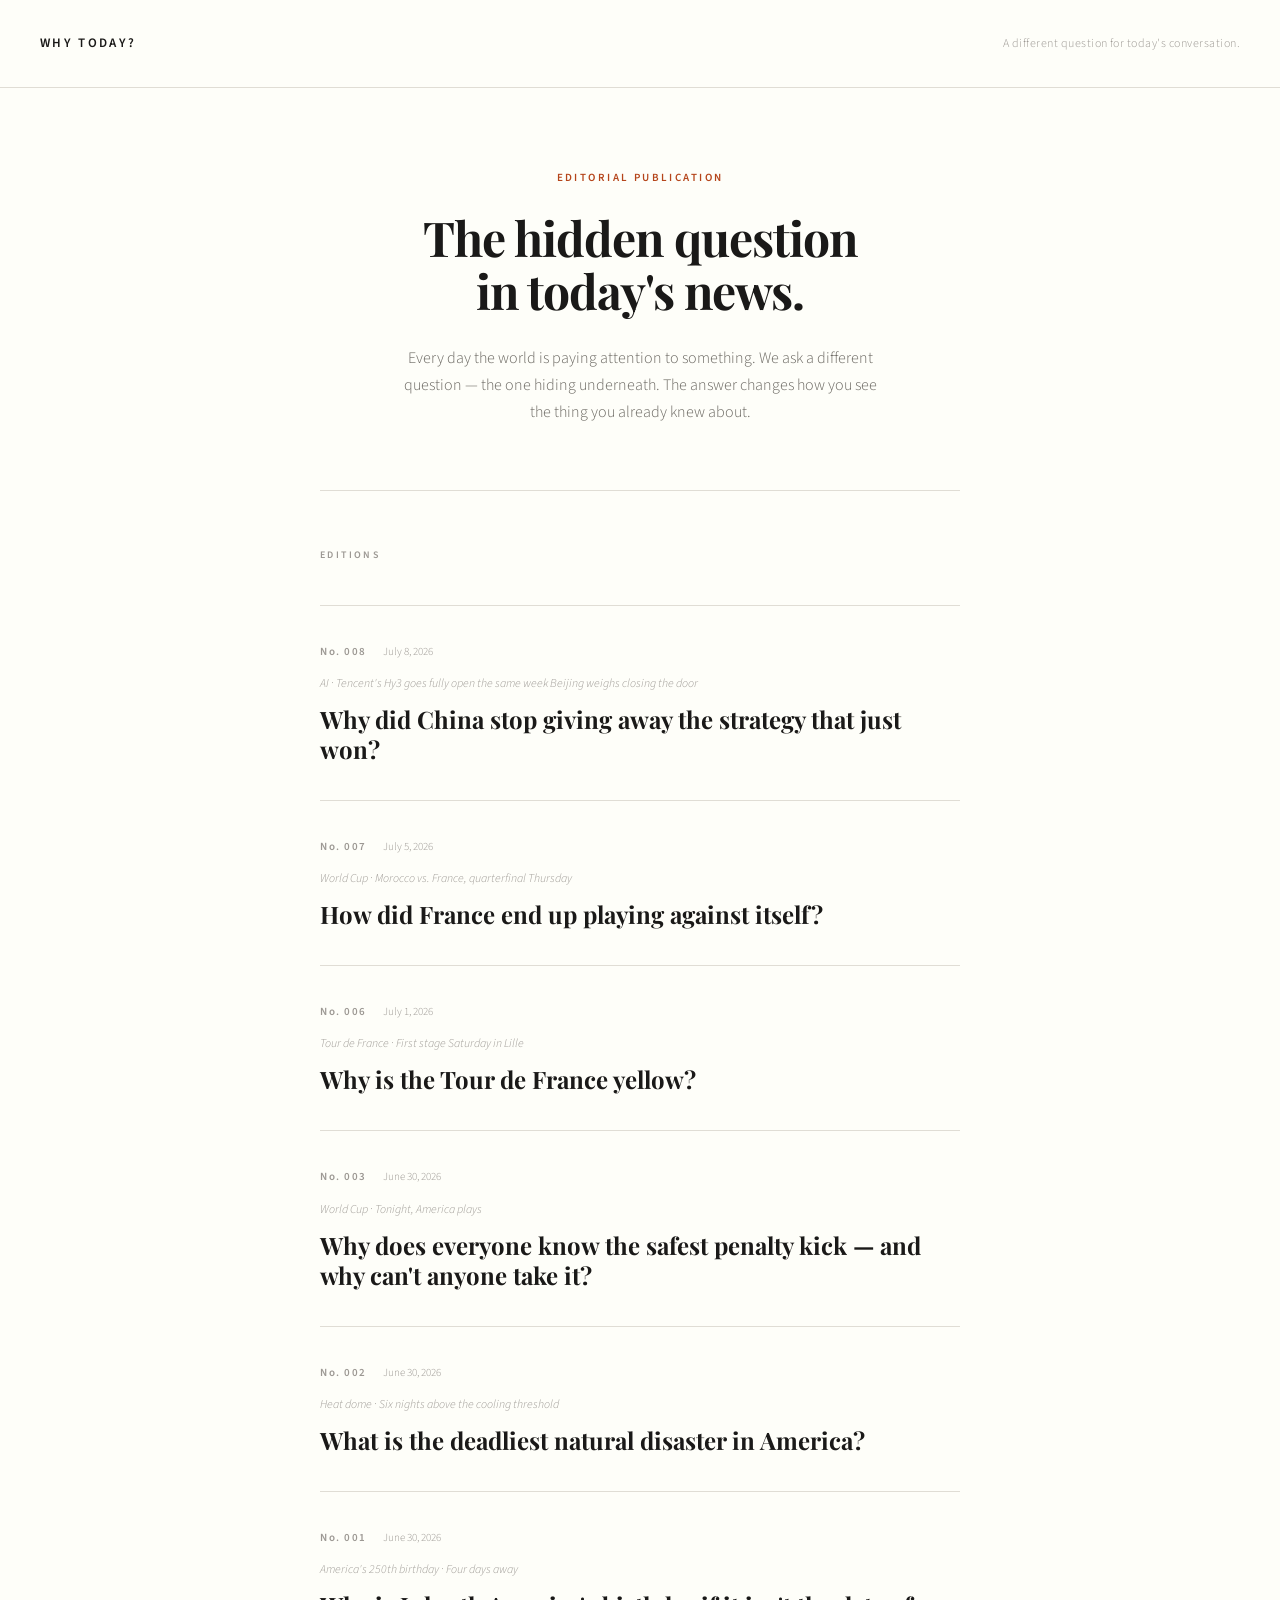
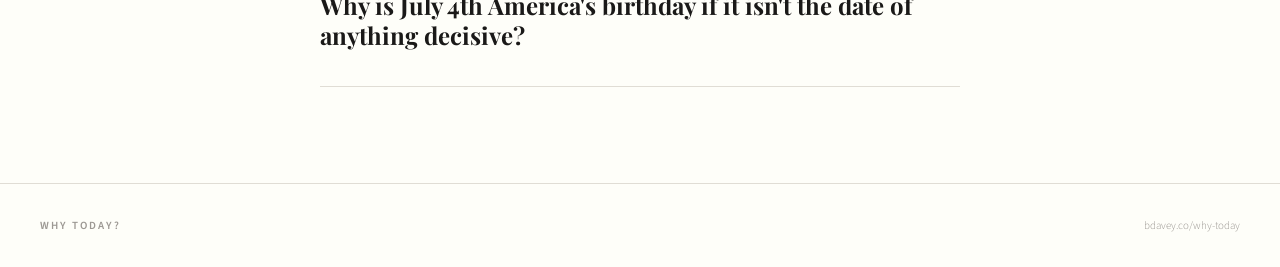
==== docs/index.html @ 09877b8b "Add Edition 008: China's AI open-and-shut week Tencent released Hy3 under an unrestricted Apache 2.0" ====
<!DOCTYPE html>
<html lang="en">
<head>
  <meta charset="UTF-8">
  <meta name="viewport" content="width=device-width, initial-scale=1.0">
  <title>Why Today?</title>
  <link rel="preconnect" href="https://fonts.googleapis.com">
  <link rel="preconnect" href="https://fonts.gstatic.com" crossorigin>
  <link href="https://fonts.googleapis.com/css2?family=Playfair+Display:ital,wght@0,400;0,600;0,700;1,400;1,600&family=Source+Serif+4:ital,opsz,wght@0,8..60,300;0,8..60,400;0,8..60,500;1,8..60,300;1,8..60,400&family=Source+Sans+3:wght@300;400;500;600&display=swap" rel="stylesheet">
  <link rel="stylesheet" href="styles.css">
</head>
<body>

  <header class="masthead">
    <a href="/" class="publication-name">Why Today?</a>
    <span class="masthead-tagline">A different question for today's conversation.</span>
  </header>

  <section class="hero">
    <p class="hero-eyebrow">Editorial Publication</p>
    <h1 class="hero-headline">The hidden question<br>in today's news.</h1>
    <p class="hero-description">Every day the world is paying attention to something. We ask a different question — the one hiding underneath. The answer changes how you see the thing you already knew about.</p>
  </section>

  <div class="editions-section">
    <div class="section-rule"></div>
    <p class="section-label">Editions</p>

    <ul class="edition-list">

      <li class="edition-item">
        <a class="edition-link" href="editions/008/">
          <div class="edition-meta">
            <span class="edition-number">No. 008</span>
            <span class="edition-date">July 8, 2026</span>
          </div>
          <p class="edition-moment">AI · Tencent's Hy3 goes fully open the same week Beijing weighs closing the door</p>
          <p class="edition-question">Why did China stop giving away the strategy that just won?</p>
        </a>
      </li>

      <li class="edition-item">
        <a class="edition-link" href="editions/007/">
          <div class="edition-meta">
            <span class="edition-number">No. 007</span>
            <span class="edition-date">July 5, 2026</span>
          </div>
          <p class="edition-moment">World Cup · Morocco vs. France, quarterfinal Thursday</p>
          <p class="edition-question">How did France end up playing against itself?</p>
        </a>
      </li>

      <li class="edition-item">
        <a class="edition-link" href="editions/006/">
          <div class="edition-meta">
            <span class="edition-number">No. 006</span>
            <span class="edition-date">July 1, 2026</span>
          </div>
          <p class="edition-moment">Tour de France · First stage Saturday in Lille</p>
          <p class="edition-question">Why is the Tour de France yellow?</p>
        </a>
      </li>

      <li class="edition-item">
        <a class="edition-link" href="editions/003/">
          <div class="edition-meta">
            <span class="edition-number">No. 003</span>
            <span class="edition-date">June 30, 2026</span>
          </div>
          <p class="edition-moment">World Cup · Tonight, America plays</p>
          <p class="edition-question">Why does everyone know the safest penalty kick — and why can't anyone take it?</p>
        </a>
      </li>

      <li class="edition-item">
        <a class="edition-link" href="editions/002/">
          <div class="edition-meta">
            <span class="edition-number">No. 002</span>
            <span class="edition-date">June 30, 2026</span>
          </div>
          <p class="edition-moment">Heat dome · Six nights above the cooling threshold</p>
          <p class="edition-question">What is the deadliest natural disaster in America?</p>
        </a>
      </li>

      <li class="edition-item">
        <a class="edition-link" href="editions/001/">
          <div class="edition-meta">
            <span class="edition-number">No. 001</span>
            <span class="edition-date">June 30, 2026</span>
          </div>
          <p class="edition-moment">America's 250th birthday · Four days away</p>
          <p class="edition-question">Why is July 4th America's birthday if it isn't the date of anything decisive?</p>
        </a>
      </li>

    </ul>
  </div>

  <footer class="footer">
    <span class="footer-name">Why Today?</span>
    <span class="footer-note">bdavey.co/why-today</span>
  </footer>

</body>
</html>
---- docs/styles.css ----
*, *::before, *::after {
  box-sizing: border-box;
  margin: 0;
  padding: 0;
}

:root {
  --bg: #FEFEF9;
  --bg-warm: #F7F5EE;
  --text: #1A1918;
  --text-secondary: #6B6862;
  --text-tertiary: #9C9893;
  --accent: #B5451B;
  --rule: #E0DDD5;
  --max-width: 720px;
}

html {
  background: var(--bg);
  color: var(--text);
  font-family: 'Source Serif 4', Georgia, serif;
  font-size: 18px;
  line-height: 1.75;
  -webkit-font-smoothing: antialiased;
}

body {
  min-height: 100vh;
}

/* ─── MASTHEAD ─── */

.masthead {
  border-bottom: 1px solid var(--rule);
  padding: 32px 40px;
  display: flex;
  align-items: baseline;
  justify-content: space-between;
  gap: 24px;
}

.publication-name {
  font-family: 'Source Sans 3', sans-serif;
  font-weight: 600;
  font-size: 13px;
  letter-spacing: 0.18em;
  text-transform: uppercase;
  color: var(--text);
  text-decoration: none;
}

.masthead-tagline {
  font-family: 'Source Sans 3', sans-serif;
  font-size: 12px;
  font-weight: 300;
  color: var(--text-tertiary);
  letter-spacing: 0.04em;
}

/* ─── HERO ─── */

.hero {
  max-width: var(--max-width);
  margin: 0 auto;
  padding: 80px 40px 64px;
  text-align: center;
}

.hero-eyebrow {
  font-family: 'Source Sans 3', sans-serif;
  font-size: 11px;
  font-weight: 600;
  letter-spacing: 0.22em;
  text-transform: uppercase;
  color: var(--accent);
  margin-bottom: 24px;
}

.hero-headline {
  font-family: 'Playfair Display', Georgia, serif;
  font-size: 48px;
  font-weight: 700;
  line-height: 1.1;
  letter-spacing: -0.02em;
  color: var(--text);
  margin-bottom: 28px;
}

.hero-description {
  font-family: 'Source Sans 3', sans-serif;
  font-size: 16px;
  font-weight: 300;
  line-height: 1.7;
  color: var(--text-secondary);
  max-width: 480px;
  margin: 0 auto;
}

/* ─── EDITIONS ─── */

.editions-section {
  max-width: var(--max-width);
  margin: 0 auto;
  padding: 0 40px 96px;
}

.section-rule {
  width: 100%;
  height: 1px;
  background: var(--rule);
  margin-bottom: 56px;
}

.section-label {
  font-family: 'Source Sans 3', sans-serif;
  font-size: 10px;
  font-weight: 600;
  letter-spacing: 0.24em;
  text-transform: uppercase;
  color: var(--text-tertiary);
  margin-bottom: 40px;
}

.edition-list {
  list-style: none;
  display: flex;
  flex-direction: column;
  gap: 0;
}

.edition-item {
  border-top: 1px solid var(--rule);
  padding: 36px 0;
}

.edition-item:last-child {
  border-bottom: 1px solid var(--rule);
}

.edition-link {
  text-decoration: none;
  display: block;
}

.edition-link:hover .edition-question {
  color: var(--accent);
}

.edition-meta {
  display: flex;
  align-items: center;
  gap: 16px;
  margin-bottom: 12px;
}

.edition-number {
  font-family: 'Source Sans 3', sans-serif;
  font-size: 11px;
  font-weight: 600;
  letter-spacing: 0.14em;
  color: var(--text-tertiary);
}

.edition-date {
  font-family: 'Source Sans 3', sans-serif;
  font-size: 11px;
  font-weight: 300;
  color: var(--text-tertiary);
}

.edition-moment {
  font-family: 'Source Sans 3', sans-serif;
  font-size: 12px;
  font-weight: 300;
  color: var(--text-tertiary);
  margin-bottom: 10px;
  font-style: italic;
}

.edition-question {
  font-family: 'Playfair Display', Georgia, serif;
  font-size: 24px;
  font-weight: 700;
  line-height: 1.25;
  color: var(--text);
  transition: color 0.15s ease;
}

/* ─── FOOTER ─── */

.footer {
  border-top: 1px solid var(--rule);
  padding: 32px 40px;
  display: flex;
  justify-content: space-between;
  align-items: center;
  gap: 24px;
}

.footer-name {
  font-family: 'Source Sans 3', sans-serif;
  font-size: 11px;
  font-weight: 600;
  letter-spacing: 0.18em;
  text-transform: uppercase;
  color: var(--text-tertiary);
}

.footer-note {
  font-family: 'Source Sans 3', sans-serif;
  font-size: 11px;
  font-weight: 300;
  color: var(--text-tertiary);
}

@media (max-width: 640px) {
  .masthead { padding: 20px 24px; }
  .hero { padding: 56px 24px 48px; }
  .hero-headline { font-size: 36px; }
  .editions-section { padding: 0 24px 72px; }
  .footer { padding: 28px 24px; flex-direction: column; text-align: center; }
}
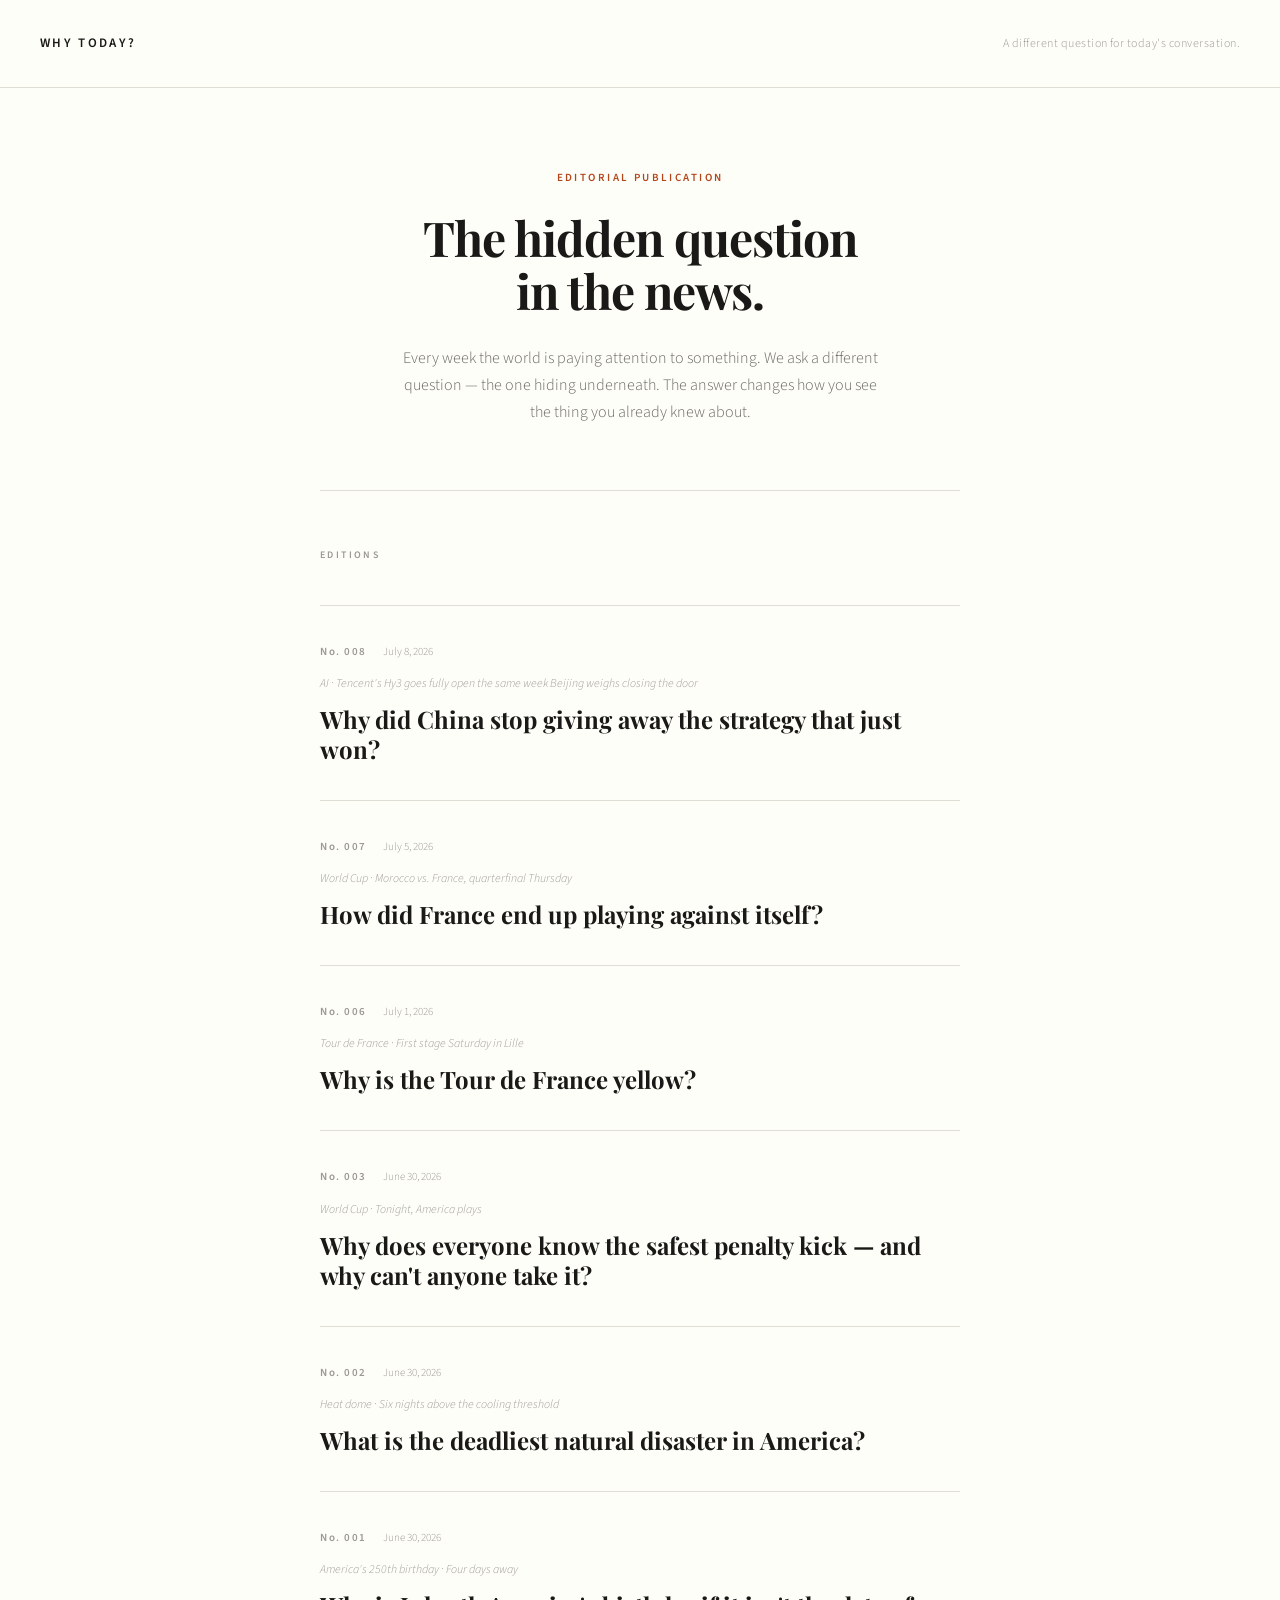
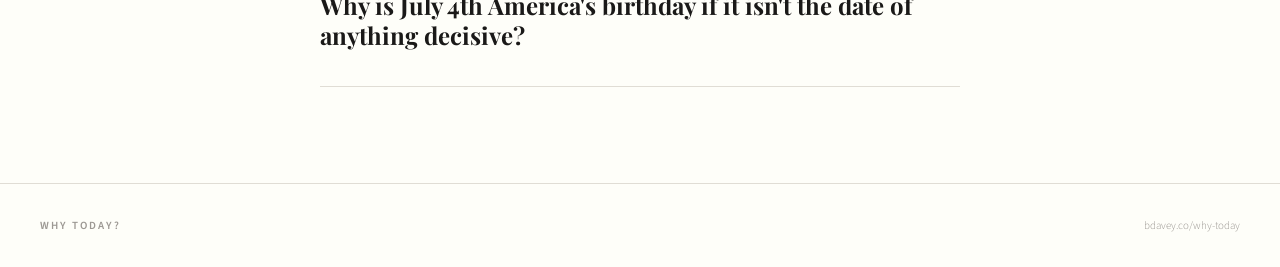
==== commit ed6ba2e2: "Move publishing cadence from daily to weekly Daily review didn't scale — each edition needs a human " ====
--- a/docs/index.html
+++ b/docs/index.html
@@ -18,8 +18,8 @@
 
   <section class="hero">
     <p class="hero-eyebrow">Editorial Publication</p>
-    <h1 class="hero-headline">The hidden question<br>in today's news.</h1>
-    <p class="hero-description">Every day the world is paying attention to something. We ask a different question — the one hiding underneath. The answer changes how you see the thing you already knew about.</p>
+    <h1 class="hero-headline">The hidden question<br>in the news.</h1>
+    <p class="hero-description">Every week the world is paying attention to something. We ask a different question — the one hiding underneath. The answer changes how you see the thing you already knew about.</p>
   </section>
 
   <div class="editions-section">
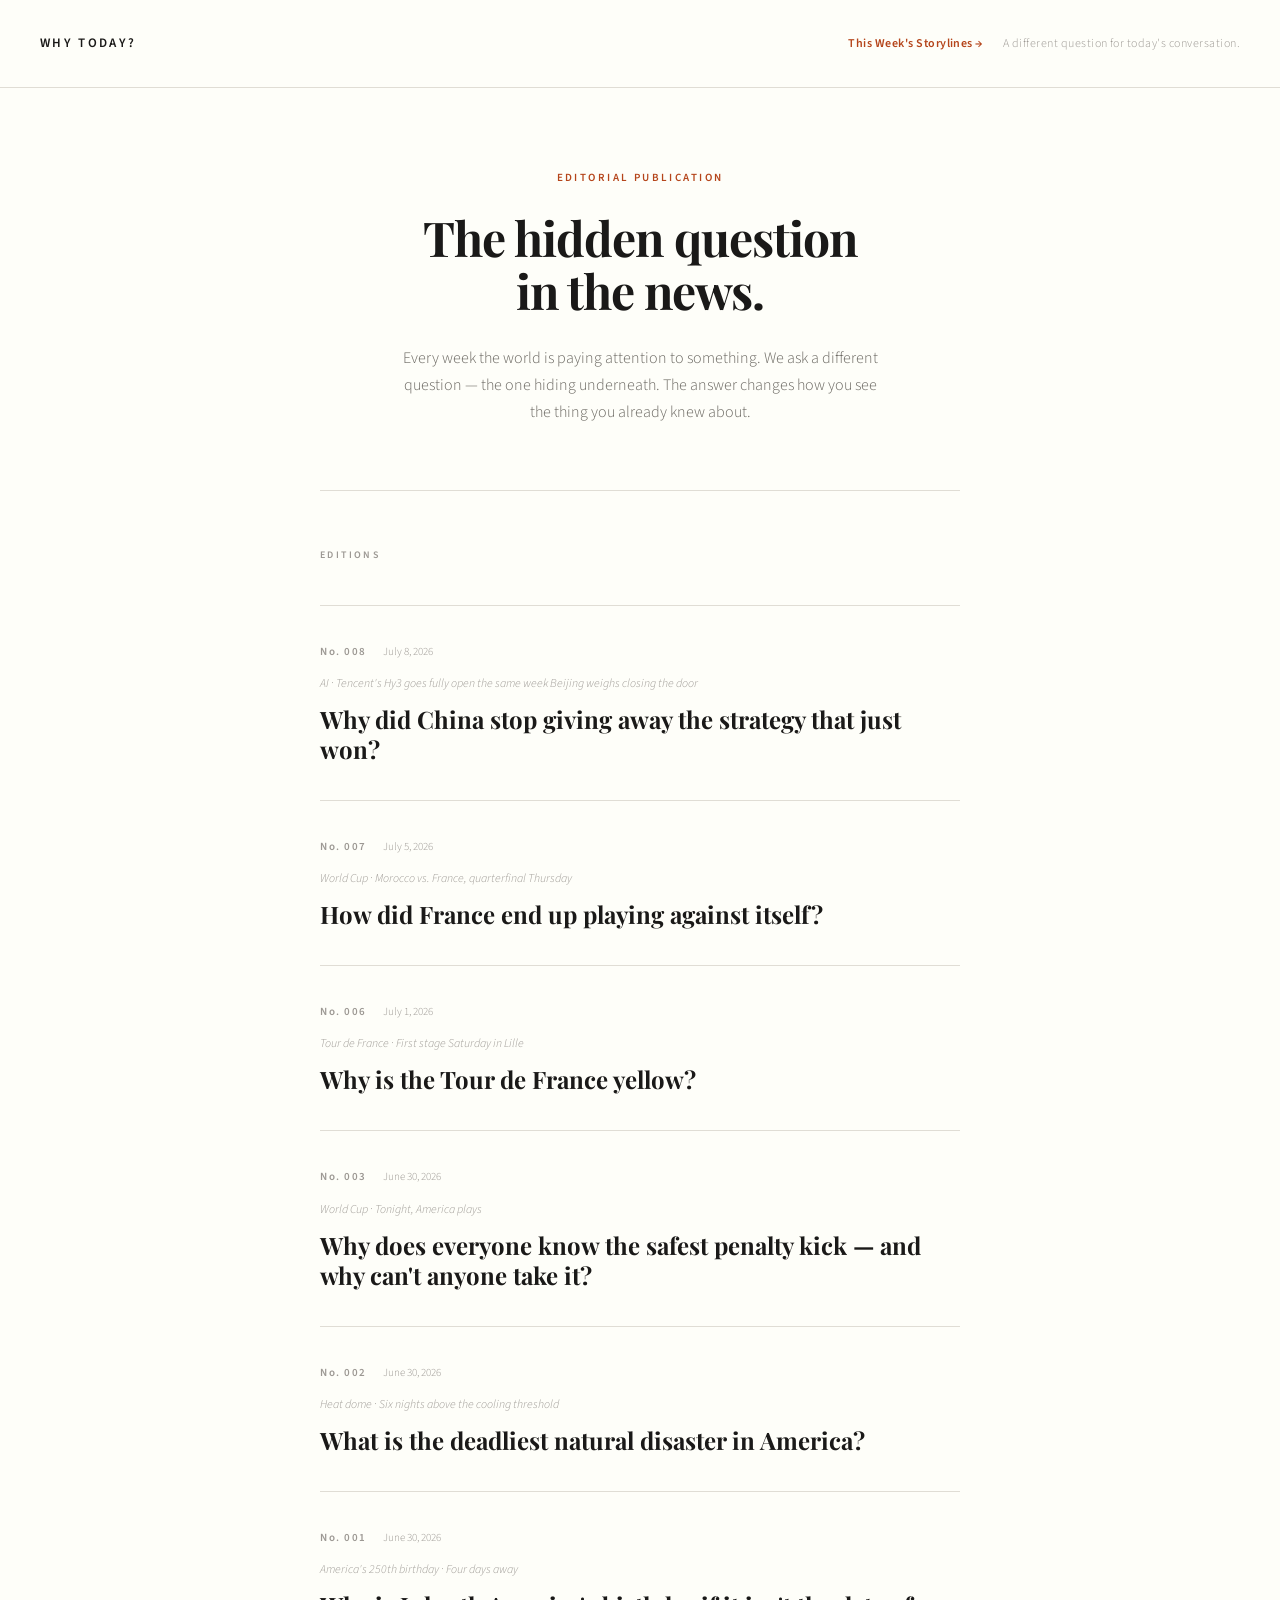
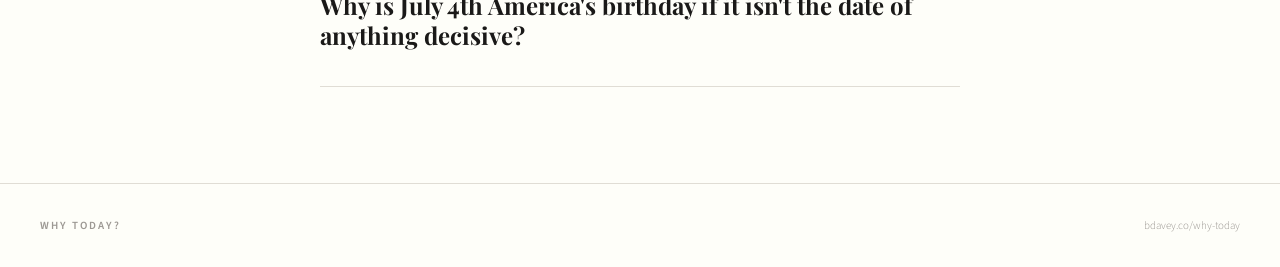
==== commit 502352cc: "Add public storylines page, refreshed on a schedule Productizes the Step 1 Survey as a standalone pu" ====
--- a/docs/index.html
+++ b/docs/index.html
@@ -13,7 +13,10 @@
 
   <header class="masthead">
     <a href="/" class="publication-name">Why Today?</a>
-    <span class="masthead-tagline">A different question for today's conversation.</span>
+    <nav class="masthead-nav">
+      <a href="storylines/" class="masthead-nav-link">This Week's Storylines &rarr;</a>
+      <span class="masthead-tagline">A different question for today's conversation.</span>
+    </nav>
   </header>
 
   <section class="hero">
--- a/docs/styles.css
+++ b/docs/styles.css
@@ -57,6 +57,26 @@
   letter-spacing: 0.04em;
 }
 
+.masthead-nav {
+  display: flex;
+  align-items: baseline;
+  gap: 20px;
+}
+
+.masthead-nav-link {
+  font-family: 'Source Sans 3', sans-serif;
+  font-size: 12px;
+  font-weight: 600;
+  color: var(--accent);
+  letter-spacing: 0.04em;
+  text-decoration: none;
+  white-space: nowrap;
+}
+
+.masthead-nav-link:hover {
+  text-decoration: underline;
+}
+
 /* ─── HERO ─── */
 
 .hero {
@@ -213,10 +233,86 @@
   color: var(--text-tertiary);
 }
 
+/* ─── STORYLINES ─── */
+
+.storylines-meta-bar {
+  max-width: var(--max-width);
+  margin: 0 auto;
+  padding: 0 40px 40px;
+  display: flex;
+  flex-wrap: wrap;
+  gap: 8px 24px;
+  font-family: 'Source Sans 3', sans-serif;
+  font-size: 12px;
+  font-weight: 300;
+  color: var(--text-tertiary);
+}
+
+.storylines-section {
+  max-width: var(--max-width);
+  margin: 0 auto;
+  padding: 0 40px 96px;
+}
+
+.storyline-category {
+  border-top: 1px solid var(--rule);
+  padding: 40px 0;
+}
+
+.storyline-category:last-child {
+  border-bottom: 1px solid var(--rule);
+}
+
+.storyline-category-label {
+  font-family: 'Source Sans 3', sans-serif;
+  font-size: 10px;
+  font-weight: 600;
+  letter-spacing: 0.24em;
+  text-transform: uppercase;
+  color: var(--accent);
+  margin-bottom: 24px;
+}
+
+.storyline-list {
+  list-style: none;
+  display: flex;
+  flex-direction: column;
+  gap: 28px;
+}
+
+.storyline-moment {
+  font-family: 'Playfair Display', Georgia, serif;
+  font-size: 19px;
+  font-weight: 700;
+  line-height: 1.35;
+  color: var(--text);
+  margin-bottom: 6px;
+}
+
+.storyline-why {
+  font-family: 'Source Serif 4', Georgia, serif;
+  font-size: 15px;
+  font-weight: 300;
+  line-height: 1.6;
+  color: var(--text-secondary);
+  margin-bottom: 8px;
+}
+
+.storyline-freshness {
+  font-family: 'Source Sans 3', sans-serif;
+  font-size: 11px;
+  font-weight: 300;
+  letter-spacing: 0.02em;
+  color: var(--text-tertiary);
+}
+
 @media (max-width: 640px) {
-  .masthead { padding: 20px 24px; }
+  .masthead { padding: 20px 24px; flex-wrap: wrap; row-gap: 8px; }
+  .masthead-tagline { display: none; }
   .hero { padding: 56px 24px 48px; }
   .hero-headline { font-size: 36px; }
   .editions-section { padding: 0 24px 72px; }
   .footer { padding: 28px 24px; flex-direction: column; text-align: center; }
-}
+  .storylines-meta-bar { padding: 0 24px 32px; }
+  .storylines-section { padding: 0 24px 72px; }
+}
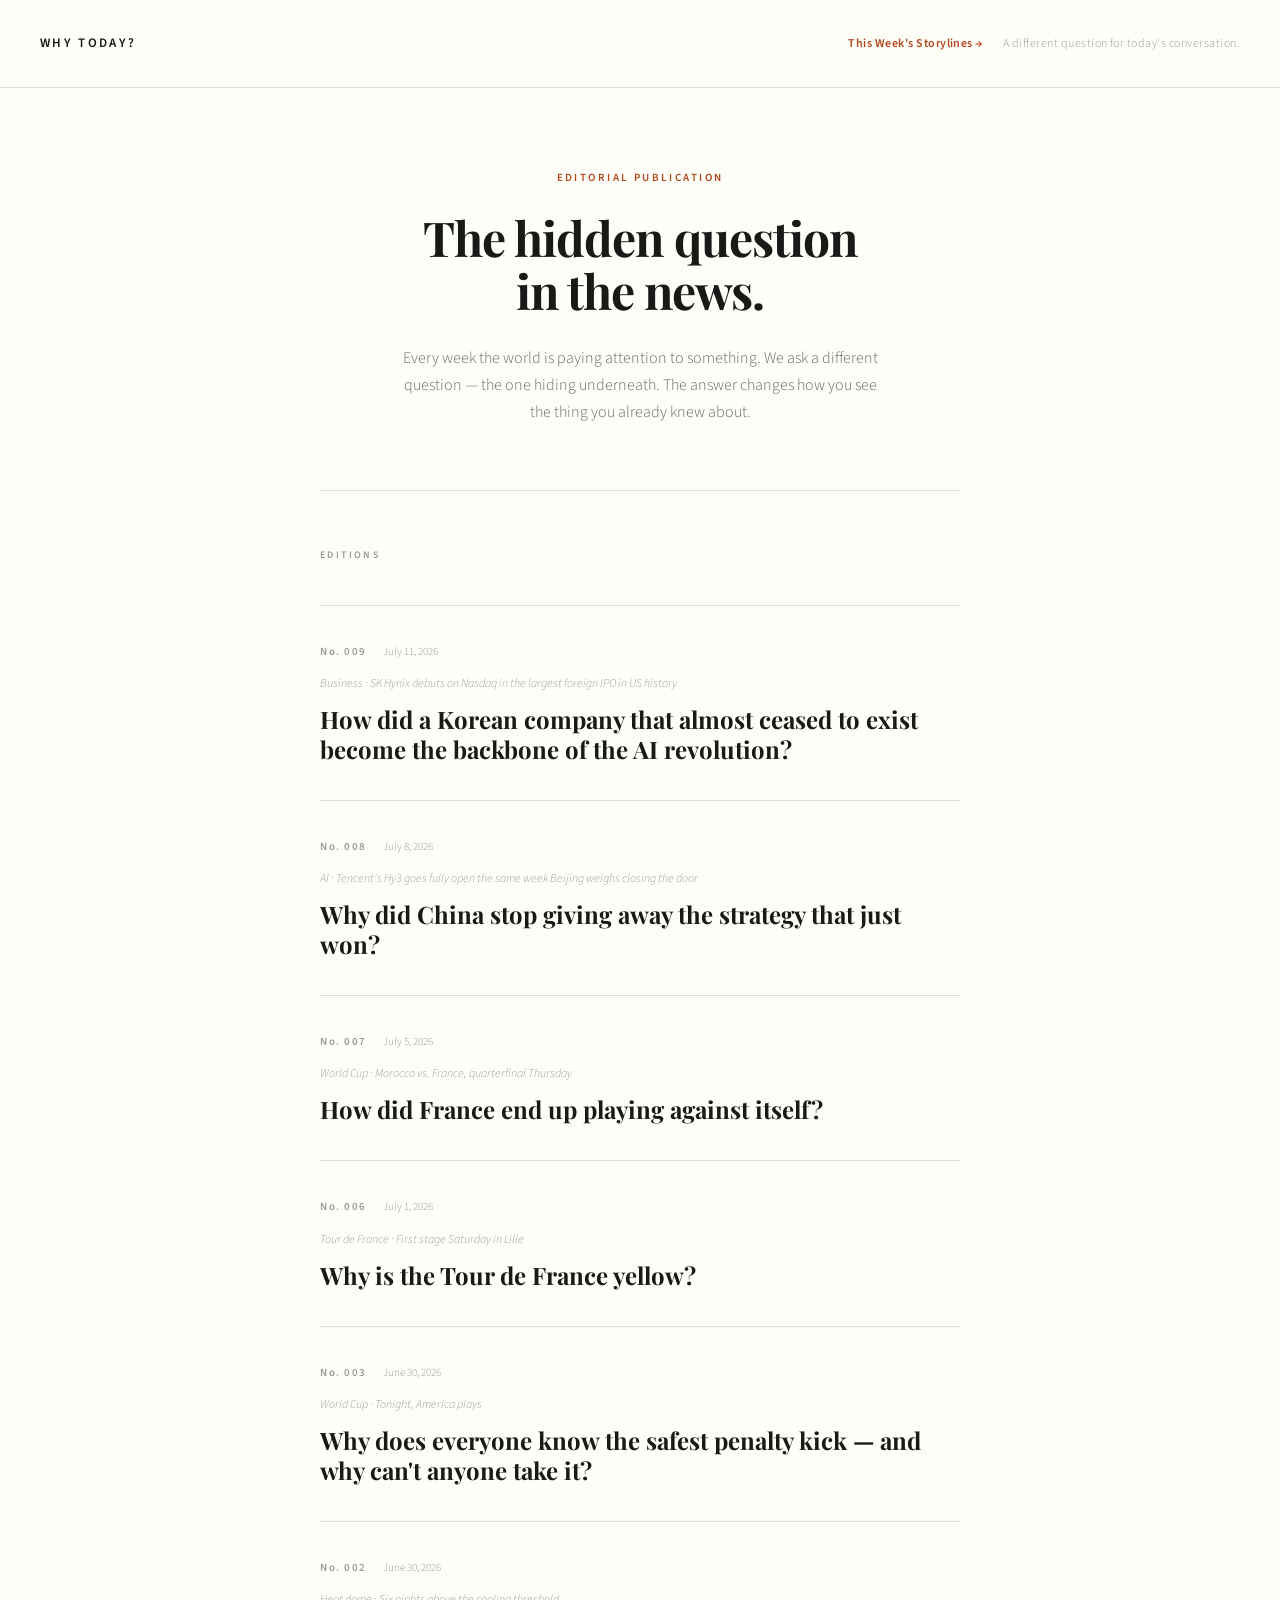
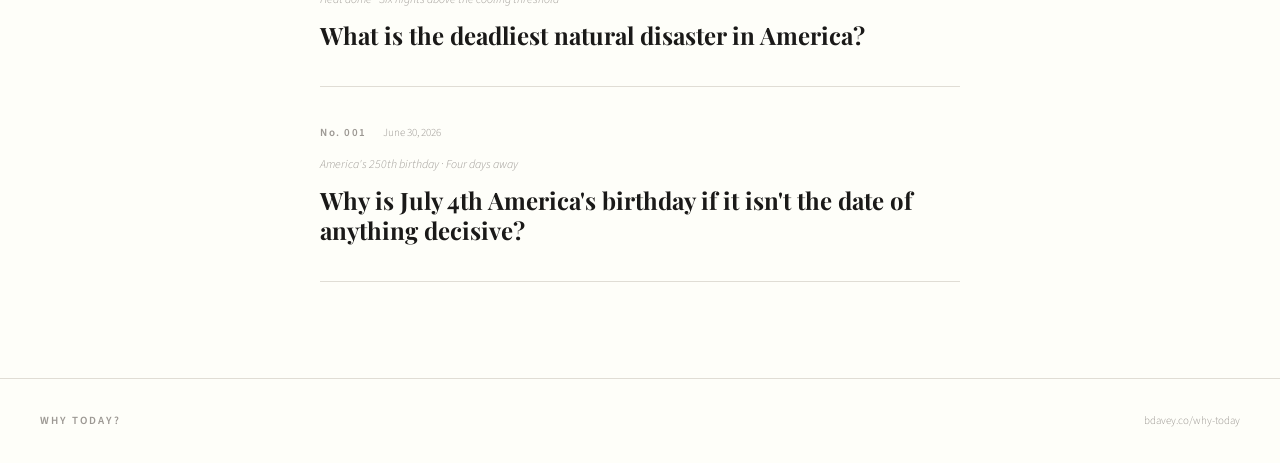
==== commit d67558df: "Add Edition 009 to homepage index" ====
--- a/docs/index.html
+++ b/docs/index.html
@@ -30,6 +30,17 @@
     <p class="section-label">Editions</p>
 
     <ul class="edition-list">
+
+      <li class="edition-item">
+        <a class="edition-link" href="editions/009/">
+          <div class="edition-meta">
+            <span class="edition-number">No. 009</span>
+            <span class="edition-date">July 11, 2026</span>
+          </div>
+          <p class="edition-moment">Business · SK Hynix debuts on Nasdaq in the largest foreign IPO in US history</p>
+          <p class="edition-question">How did a Korean company that almost ceased to exist become the backbone of the AI revolution?</p>
+        </a>
+      </li>
 
       <li class="edition-item">
         <a class="edition-link" href="editions/008/">
--- a/docs/styles.css
+++ b/docs/styles.css
@@ -256,7 +256,7 @@
 
 .storyline-category {
   border-top: 1px solid var(--rule);
-  padding: 40px 0;
+  padding: 20px 0 8px;
 }
 
 .storyline-category:last-child {
@@ -270,40 +270,56 @@
   letter-spacing: 0.24em;
   text-transform: uppercase;
   color: var(--accent);
-  margin-bottom: 24px;
+  margin-bottom: 10px;
 }
 
 .storyline-list {
   list-style: none;
-  display: flex;
-  flex-direction: column;
-  gap: 28px;
+}
+
+.storyline-item {
+  display: flex;
+  justify-content: space-between;
+  align-items: baseline;
+  gap: 16px;
+  padding: 9px 0;
+  border-top: 1px solid var(--rule);
+}
+
+.storyline-item:first-child {
+  border-top: none;
+}
+
+.storyline-main {
+  font-family: 'Source Sans 3', sans-serif;
+  font-size: 14px;
+  font-weight: 300;
+  line-height: 1.5;
+  color: var(--text-secondary);
 }
 
 .storyline-moment {
-  font-family: 'Playfair Display', Georgia, serif;
-  font-size: 19px;
-  font-weight: 700;
-  line-height: 1.35;
-  color: var(--text);
-  margin-bottom: 6px;
-}
-
-.storyline-why {
-  font-family: 'Source Serif 4', Georgia, serif;
-  font-size: 15px;
-  font-weight: 300;
-  line-height: 1.6;
-  color: var(--text-secondary);
-  margin-bottom: 8px;
+  font-weight: 600;
+  color: var(--text);
+  text-decoration: none;
+}
+
+.storyline-moment:hover {
+  color: var(--accent);
 }
 
 .storyline-freshness {
   font-family: 'Source Sans 3', sans-serif;
   font-size: 11px;
   font-weight: 300;
-  letter-spacing: 0.02em;
-  color: var(--text-tertiary);
+  color: var(--text-tertiary);
+  white-space: nowrap;
+  flex-shrink: 0;
+}
+
+.storyline-freshness[title] {
+  border-bottom: 1px dotted var(--text-tertiary);
+  cursor: help;
 }
 
 @media (max-width: 640px) {
@@ -315,4 +331,5 @@
   .footer { padding: 28px 24px; flex-direction: column; text-align: center; }
   .storylines-meta-bar { padding: 0 24px 32px; }
   .storylines-section { padding: 0 24px 72px; }
-}
+  .storyline-item { flex-direction: column; gap: 2px; }
+}
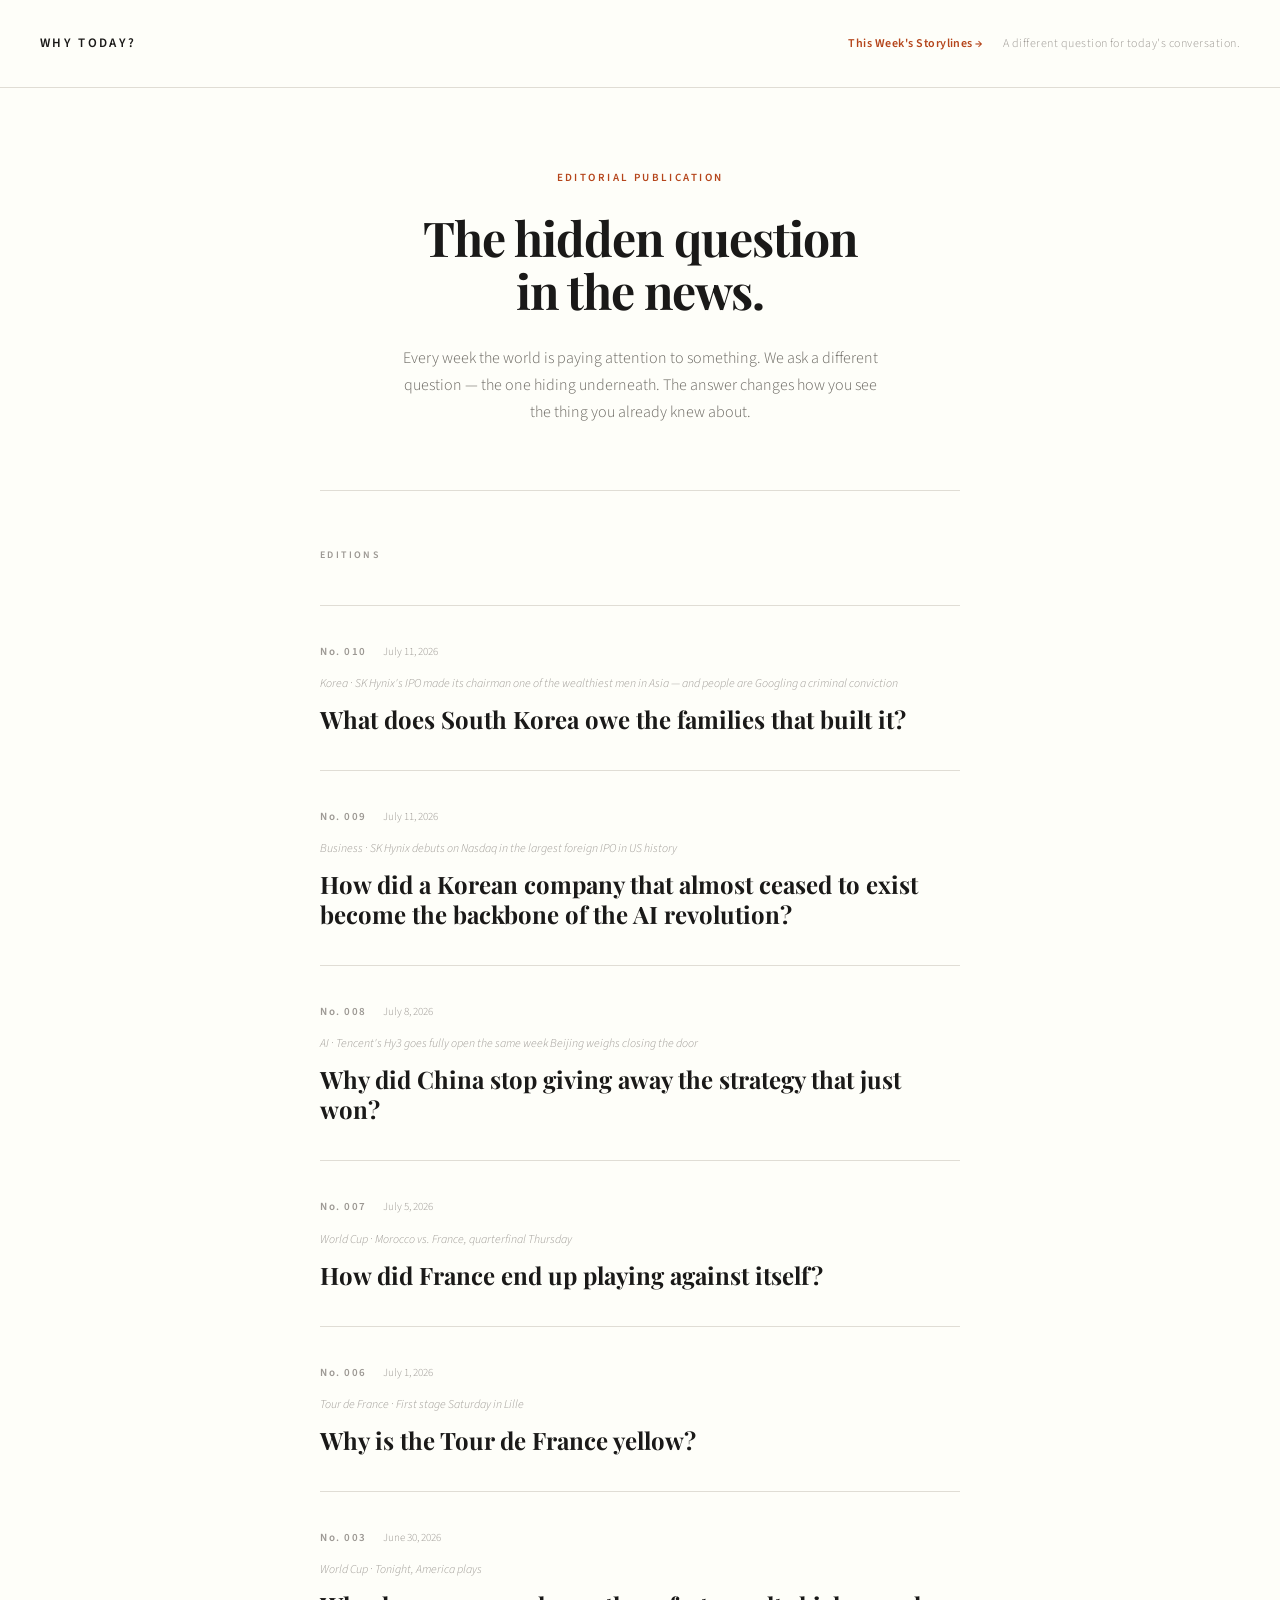
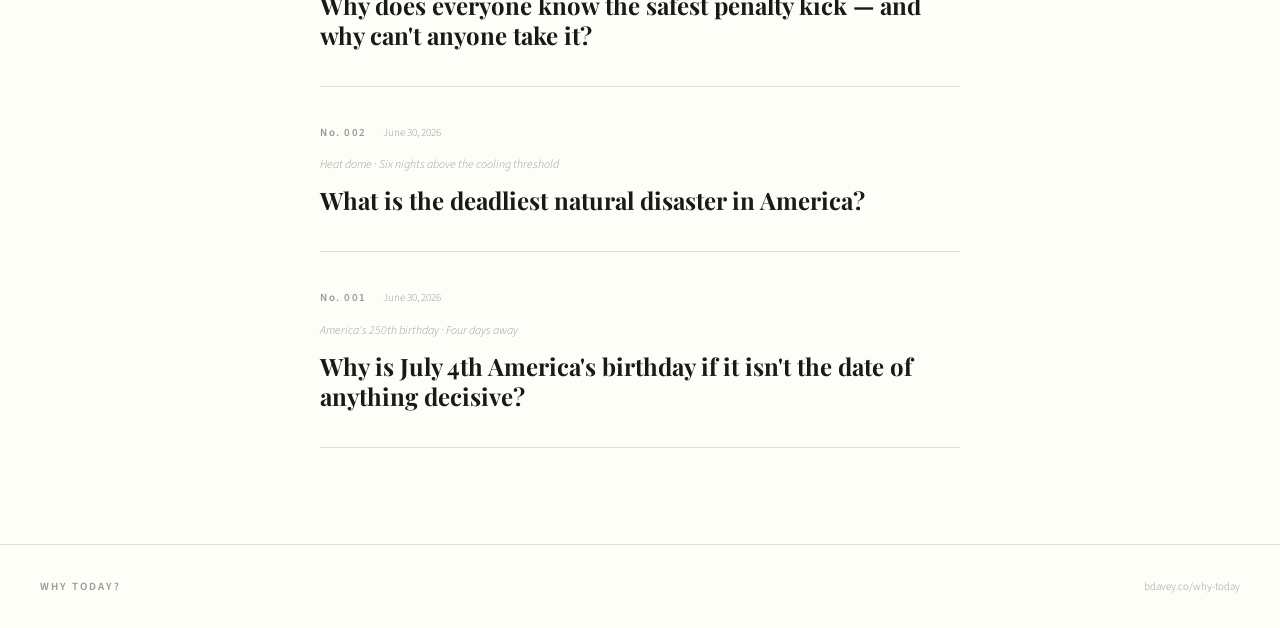
==== commit 7c0272aa: "Add Edition 010 and heuristic: What does South Korea owe the families that built it? Edition 010 use" ====
--- a/docs/index.html
+++ b/docs/index.html
@@ -30,6 +30,17 @@
     <p class="section-label">Editions</p>
 
     <ul class="edition-list">
+
+      <li class="edition-item">
+        <a class="edition-link" href="editions/010/">
+          <div class="edition-meta">
+            <span class="edition-number">No. 010</span>
+            <span class="edition-date">July 11, 2026</span>
+          </div>
+          <p class="edition-moment">Korea · SK Hynix's IPO made its chairman one of the wealthiest men in Asia — and people are Googling a criminal conviction</p>
+          <p class="edition-question">What does South Korea owe the families that built it?</p>
+        </a>
+      </li>
 
       <li class="edition-item">
         <a class="edition-link" href="editions/009/">
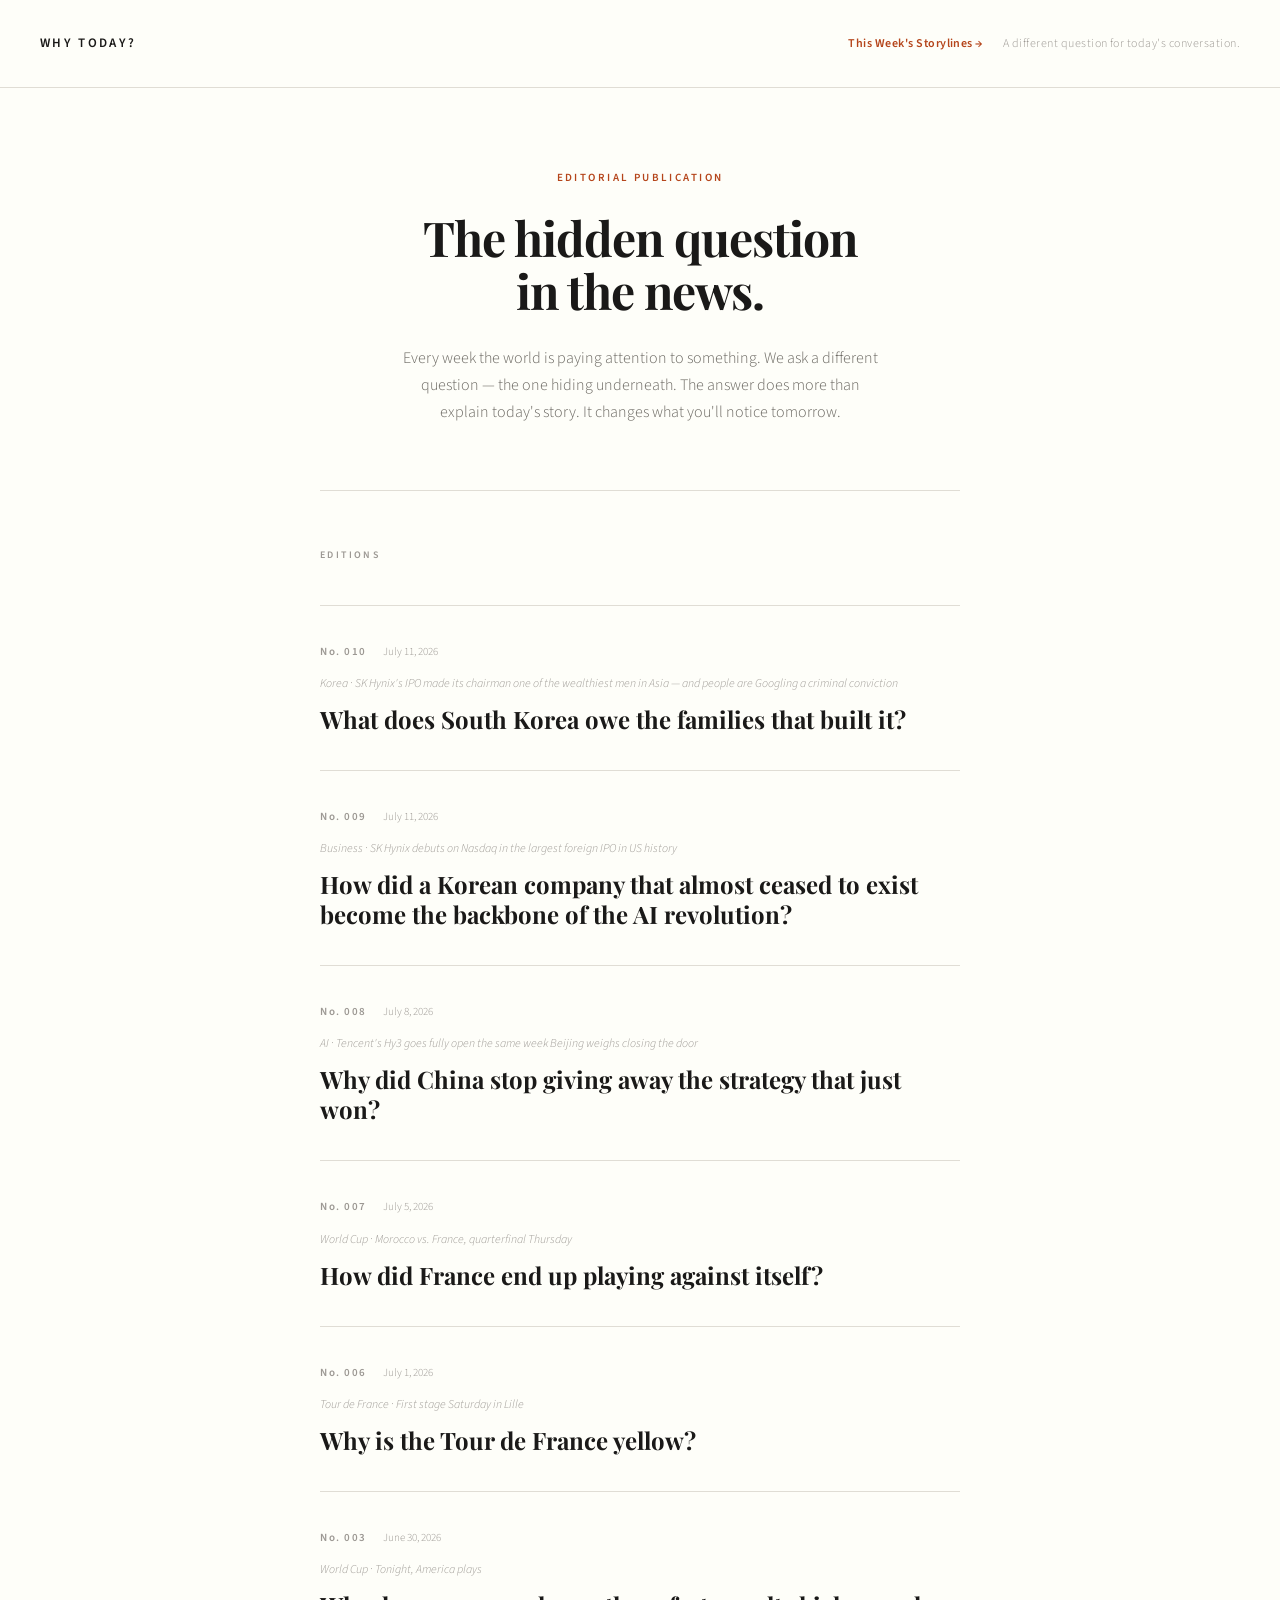
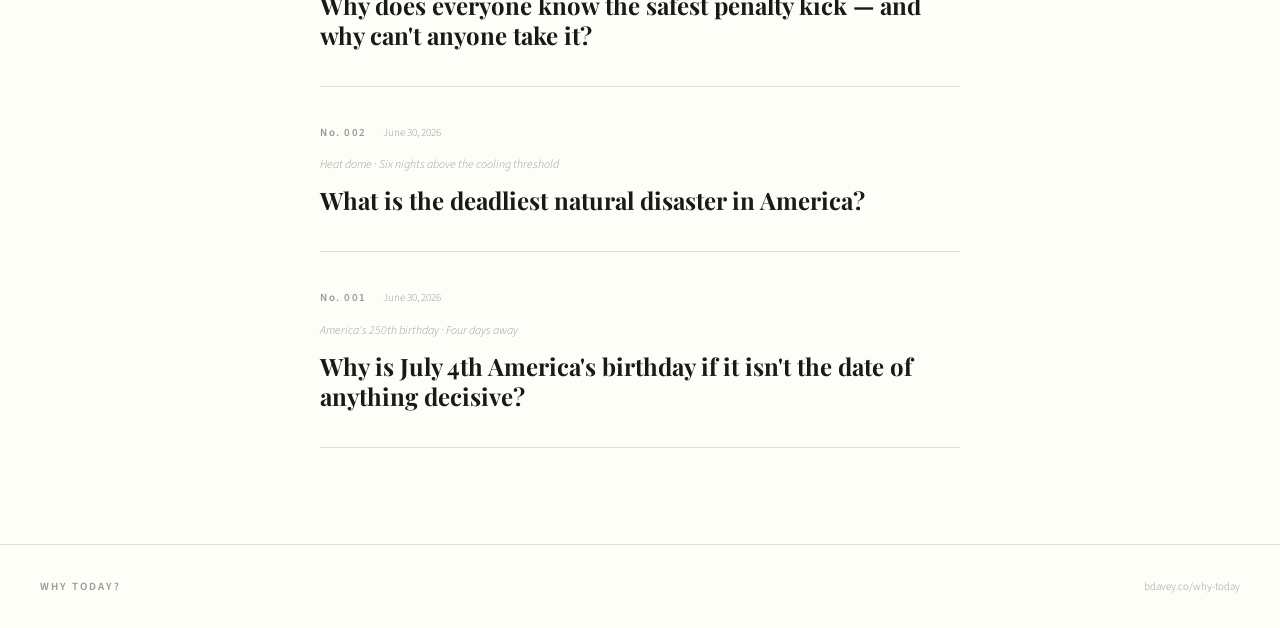
==== commit b317ba49: "Clarify editorial objective: durable lens, not durable knowledge The core realization from Edition 0" ====
--- a/docs/index.html
+++ b/docs/index.html
@@ -22,7 +22,7 @@
   <section class="hero">
     <p class="hero-eyebrow">Editorial Publication</p>
     <h1 class="hero-headline">The hidden question<br>in the news.</h1>
-    <p class="hero-description">Every week the world is paying attention to something. We ask a different question — the one hiding underneath. The answer changes how you see the thing you already knew about.</p>
+    <p class="hero-description">Every week the world is paying attention to something. We ask a different question — the one hiding underneath. The answer does more than explain today's story. It changes what you'll notice tomorrow.</p>
   </section>
 
   <div class="editions-section">
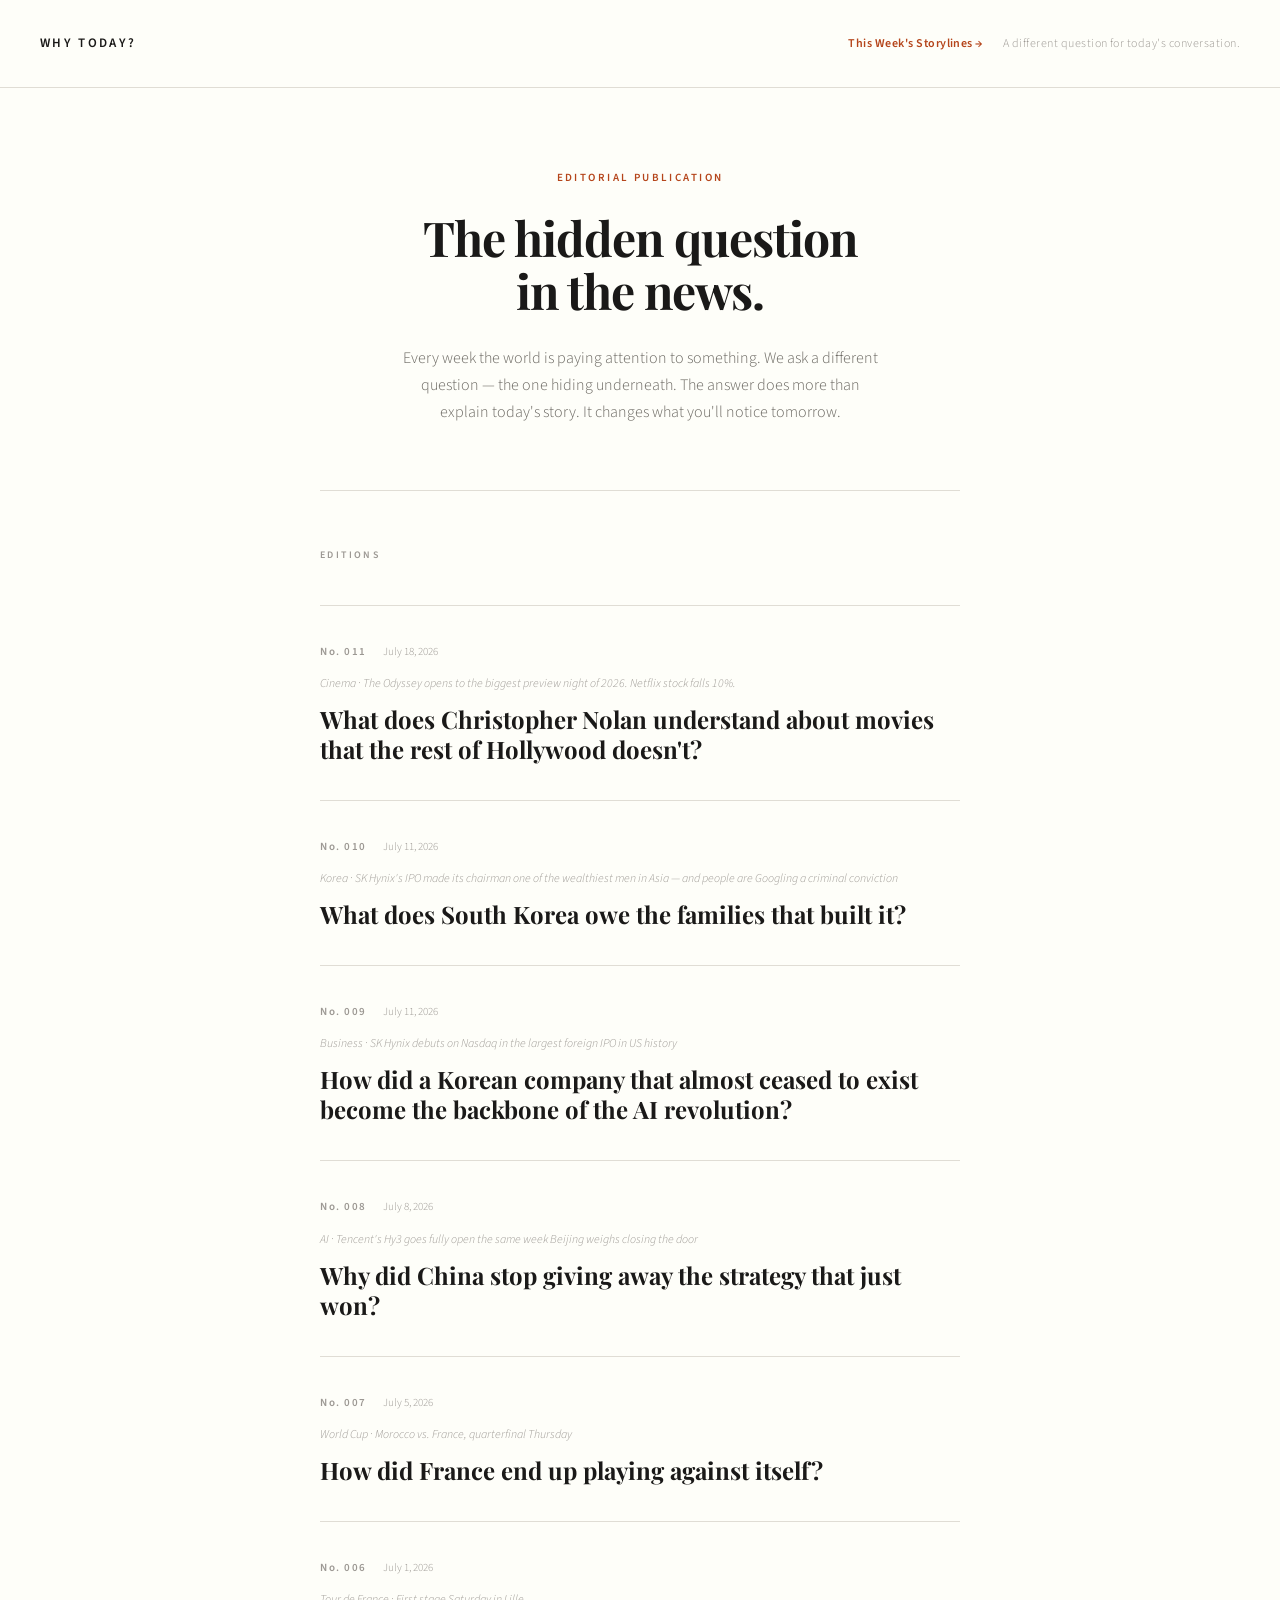
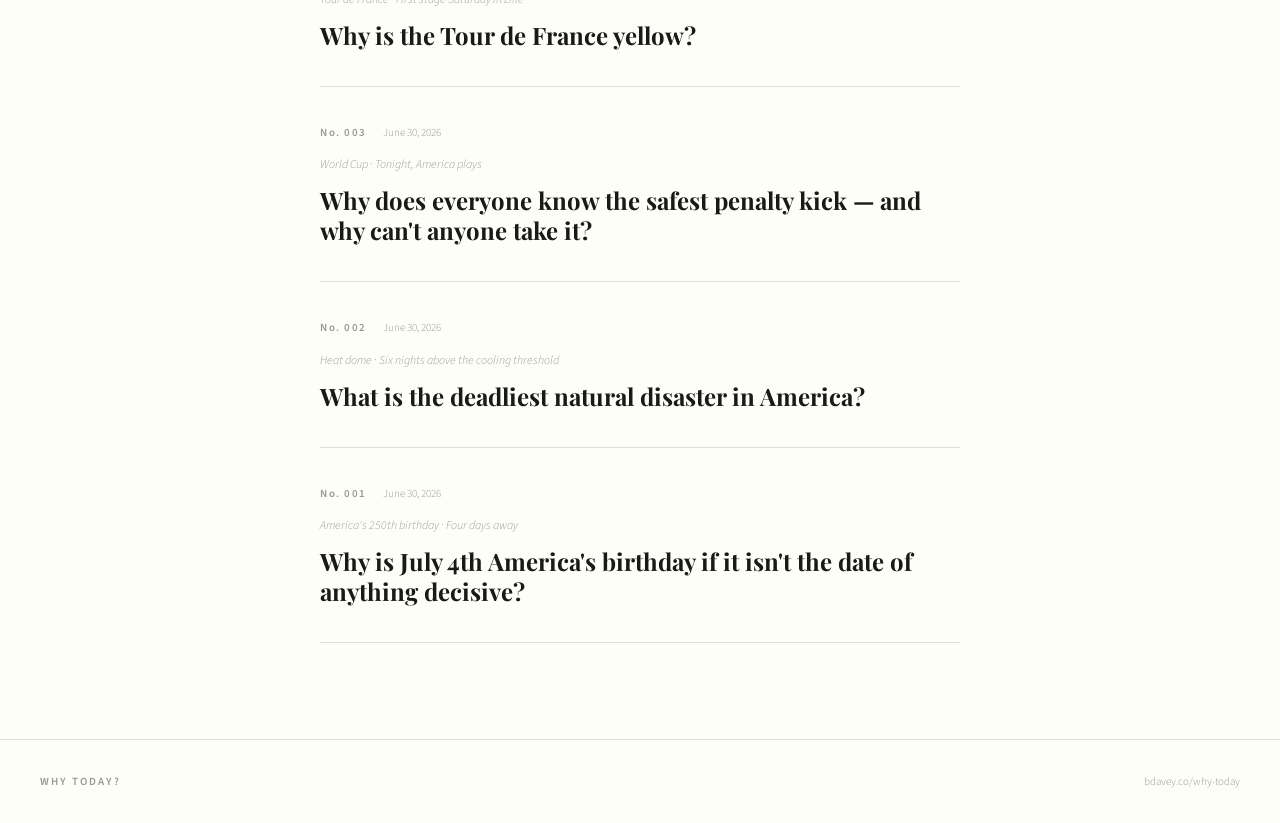
==== commit f9b74166: "Add Edition 011 to main editions listing" ====
--- a/docs/index.html
+++ b/docs/index.html
@@ -30,6 +30,17 @@
     <p class="section-label">Editions</p>
 
     <ul class="edition-list">
+
+      <li class="edition-item">
+        <a class="edition-link" href="editions/011/">
+          <div class="edition-meta">
+            <span class="edition-number">No. 011</span>
+            <span class="edition-date">July 18, 2026</span>
+          </div>
+          <p class="edition-moment">Cinema · The Odyssey opens to the biggest preview night of 2026. Netflix stock falls 10%.</p>
+          <p class="edition-question">What does Christopher Nolan understand about movies that the rest of Hollywood doesn't?</p>
+        </a>
+      </li>
 
       <li class="edition-item">
         <a class="edition-link" href="editions/010/">
--- a/docs/styles.css
+++ b/docs/styles.css
@@ -279,15 +279,21 @@
 
 .storyline-item {
   display: flex;
+  flex-direction: column;
+  gap: 4px;
+  padding: 10px 0;
+  border-top: 1px solid var(--rule);
+}
+
+.storyline-item:first-child {
+  border-top: none;
+}
+
+.storyline-row {
+  display: flex;
   justify-content: space-between;
   align-items: baseline;
   gap: 16px;
-  padding: 9px 0;
-  border-top: 1px solid var(--rule);
-}
-
-.storyline-item:first-child {
-  border-top: none;
 }
 
 .storyline-main {
@@ -320,6 +326,41 @@
 .storyline-freshness[title] {
   border-bottom: 1px dotted var(--text-tertiary);
   cursor: help;
+}
+
+.storyline-potential {
+  font-family: 'Source Sans 3', sans-serif;
+  font-size: 9px;
+  font-weight: 600;
+  letter-spacing: 0.14em;
+  text-transform: uppercase;
+  padding: 1px 5px;
+  border-radius: 2px;
+  vertical-align: middle;
+  margin-right: 2px;
+}
+
+.potential-high {
+  background: #FDF0EC;
+  color: var(--accent);
+}
+
+.potential-medium {
+  background: #F2F1EE;
+  color: var(--text-secondary);
+}
+
+.potential-low {
+  background: #F7F5EE;
+  color: var(--text-tertiary);
+}
+
+.storyline-hidden-question {
+  font-family: 'Source Serif 4', Georgia, serif;
+  font-size: 13px;
+  font-style: italic;
+  color: var(--text-secondary);
+  line-height: 1.5;
 }
 
 @media (max-width: 640px) {
@@ -331,5 +372,5 @@
   .footer { padding: 28px 24px; flex-direction: column; text-align: center; }
   .storylines-meta-bar { padding: 0 24px 32px; }
   .storylines-section { padding: 0 24px 72px; }
-  .storyline-item { flex-direction: column; gap: 2px; }
-}
+  .storyline-row { flex-direction: column; gap: 2px; }
+}
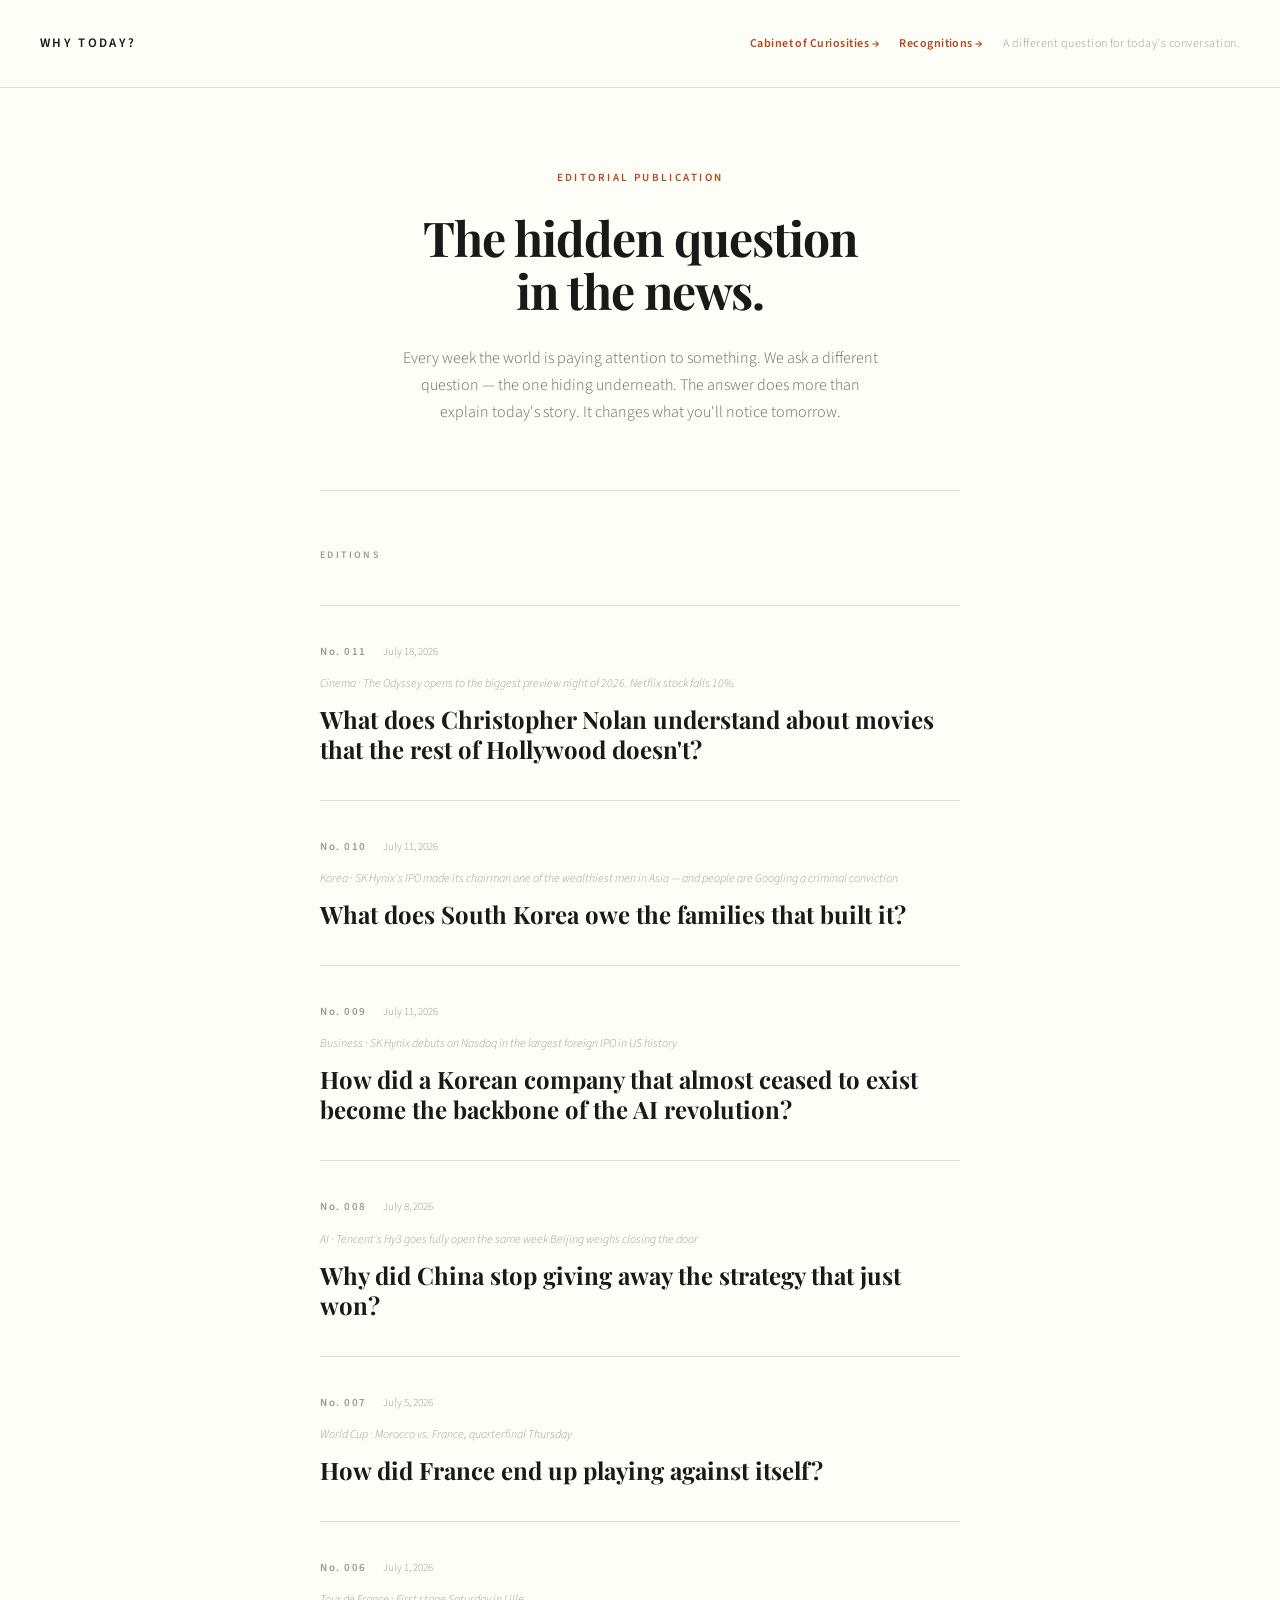
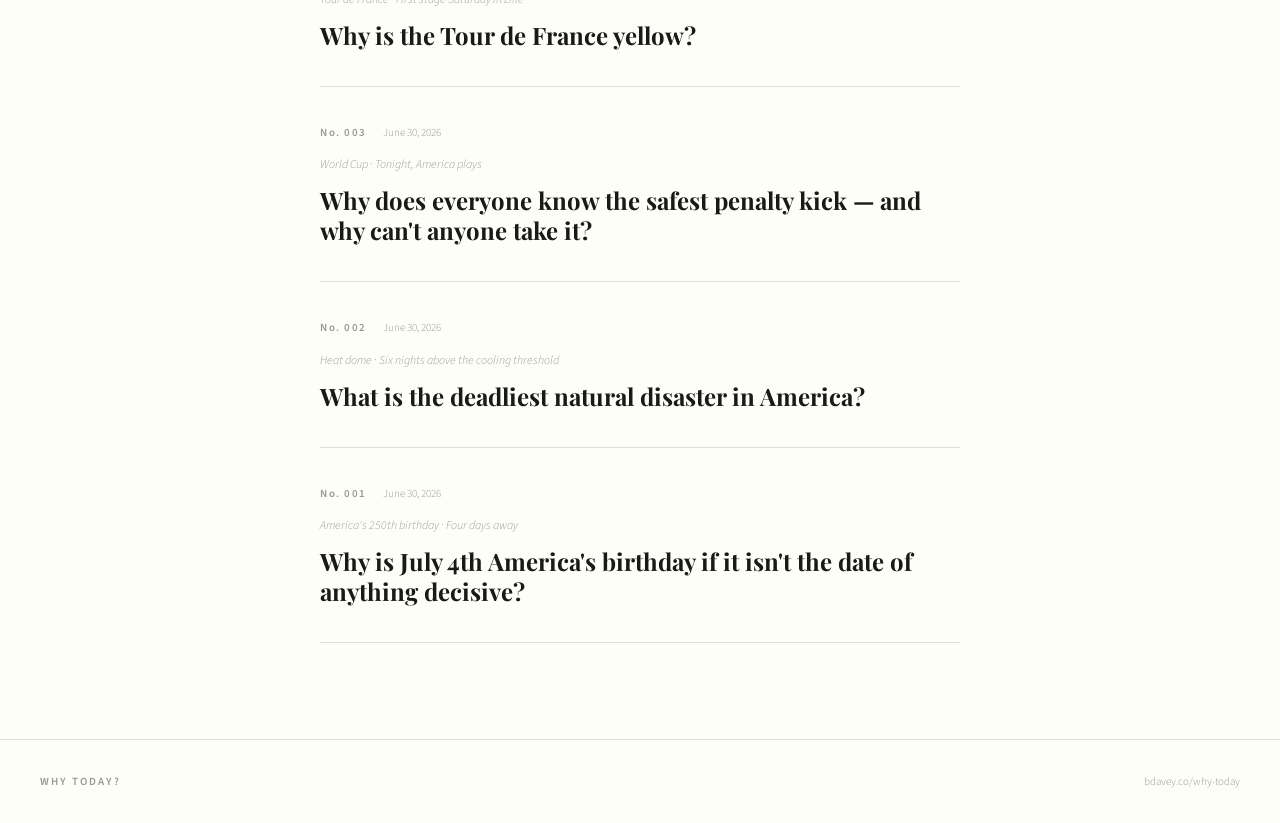
==== commit 267ef936: "Roll over cabinet, re-seed lean, and link Recognitions into the site Rollover: archived all 34 story" ====
--- a/docs/index.html
+++ b/docs/index.html
@@ -14,7 +14,8 @@
   <header class="masthead">
     <a href="/" class="publication-name">Why Today?</a>
     <nav class="masthead-nav">
-      <a href="storylines/" class="masthead-nav-link">This Week's Storylines &rarr;</a>
+      <a href="storylines/" class="masthead-nav-link">Cabinet of Curiosities &rarr;</a>
+      <a href="patterns/" class="masthead-nav-link">Recognitions &rarr;</a>
       <span class="masthead-tagline">A different question for today's conversation.</span>
     </nav>
   </header>
--- a/docs/styles.css
+++ b/docs/styles.css
@@ -361,6 +361,146 @@
   font-style: italic;
   color: var(--text-secondary);
   line-height: 1.5;
+}
+
+/* ─── CABINET OF CURIOSITIES — STREAMS ─── */
+
+.stream-summary {
+  max-width: var(--max-width);
+  margin: 0 auto;
+  padding: 0 40px 24px;
+  font-family: 'Source Sans 3', sans-serif;
+  font-size: 11px;
+  font-weight: 300;
+  color: var(--text-tertiary);
+  letter-spacing: 0.02em;
+}
+
+.stream-section {
+  border-top: 1px solid var(--rule);
+  padding: 24px 0 12px;
+}
+
+.stream-section:last-child {
+  border-bottom: 1px solid var(--rule);
+}
+
+.stream-label {
+  font-family: 'Source Sans 3', sans-serif;
+  font-size: 10px;
+  font-weight: 600;
+  letter-spacing: 0.24em;
+  text-transform: uppercase;
+  color: var(--accent);
+  margin-bottom: 12px;
+}
+
+.stream-dormant .stream-label {
+  color: var(--text-tertiary);
+}
+
+.stream-dormant-note {
+  font-family: 'Source Sans 3', sans-serif;
+  font-size: 12px;
+  font-weight: 300;
+  font-style: italic;
+  color: var(--text-tertiary);
+  margin-bottom: 8px;
+}
+
+/* Within headlines stream, categories become sub-sections */
+.stream-section .storyline-category {
+  border-top: 1px solid var(--rule);
+  padding: 12px 0 4px;
+  margin-left: 0;
+}
+
+.stream-section .storyline-category:first-child {
+  border-top: none;
+}
+
+.stream-section .storyline-category-label {
+  color: var(--text-tertiary);
+  margin-bottom: 6px;
+}
+
+/* ─── CURIOSITY CARD FIELDS ─── */
+
+.curiosity-observation {
+  font-family: 'Source Sans 3', sans-serif;
+  font-size: 13px;
+  font-weight: 400;
+  color: var(--text);
+  line-height: 1.5;
+  margin-top: 2px;
+}
+
+.curiosity-question {
+  font-family: 'Source Serif 4', Georgia, serif;
+  font-size: 13px;
+  font-style: italic;
+  color: var(--text-secondary);
+  line-height: 1.5;
+}
+
+.curiosity-season {
+  font-family: 'Source Sans 3', sans-serif;
+  font-size: 11px;
+  font-weight: 300;
+  color: var(--text-tertiary);
+  margin-left: 4px;
+}
+
+.curiosity-location {
+  font-family: 'Source Sans 3', sans-serif;
+  font-size: 11px;
+  font-weight: 300;
+  color: var(--text-tertiary);
+  margin-left: 4px;
+}
+
+/* ─── STATUS CHIPS ─── */
+
+.curiosity-status {
+  font-family: 'Source Sans 3', sans-serif;
+  font-size: 9px;
+  font-weight: 600;
+  letter-spacing: 0.14em;
+  text-transform: uppercase;
+  padding: 1px 5px;
+  border-radius: 2px;
+  vertical-align: middle;
+  margin-right: 4px;
+}
+
+.status-curious {
+  background: #EEF3FD;
+  color: #3B5BA8;
+}
+
+.status-investigating {
+  background: #F0F8EE;
+  color: #3A7A30;
+}
+
+.status-thread_found {
+  background: #FDF5EC;
+  color: #A06820;
+}
+
+.status-ready_to_shape {
+  background: #FDF0EC;
+  color: var(--accent);
+}
+
+.status-published {
+  background: var(--bg-warm);
+  color: var(--text-tertiary);
+}
+
+.status-dormant {
+  background: var(--bg-warm);
+  color: var(--text-tertiary);
 }
 
 @media (max-width: 640px) {
@@ -373,4 +513,5 @@
   .storylines-meta-bar { padding: 0 24px 32px; }
   .storylines-section { padding: 0 24px 72px; }
   .storyline-row { flex-direction: column; gap: 2px; }
-}
+  .stream-summary { padding: 0 24px 16px; }
+}
